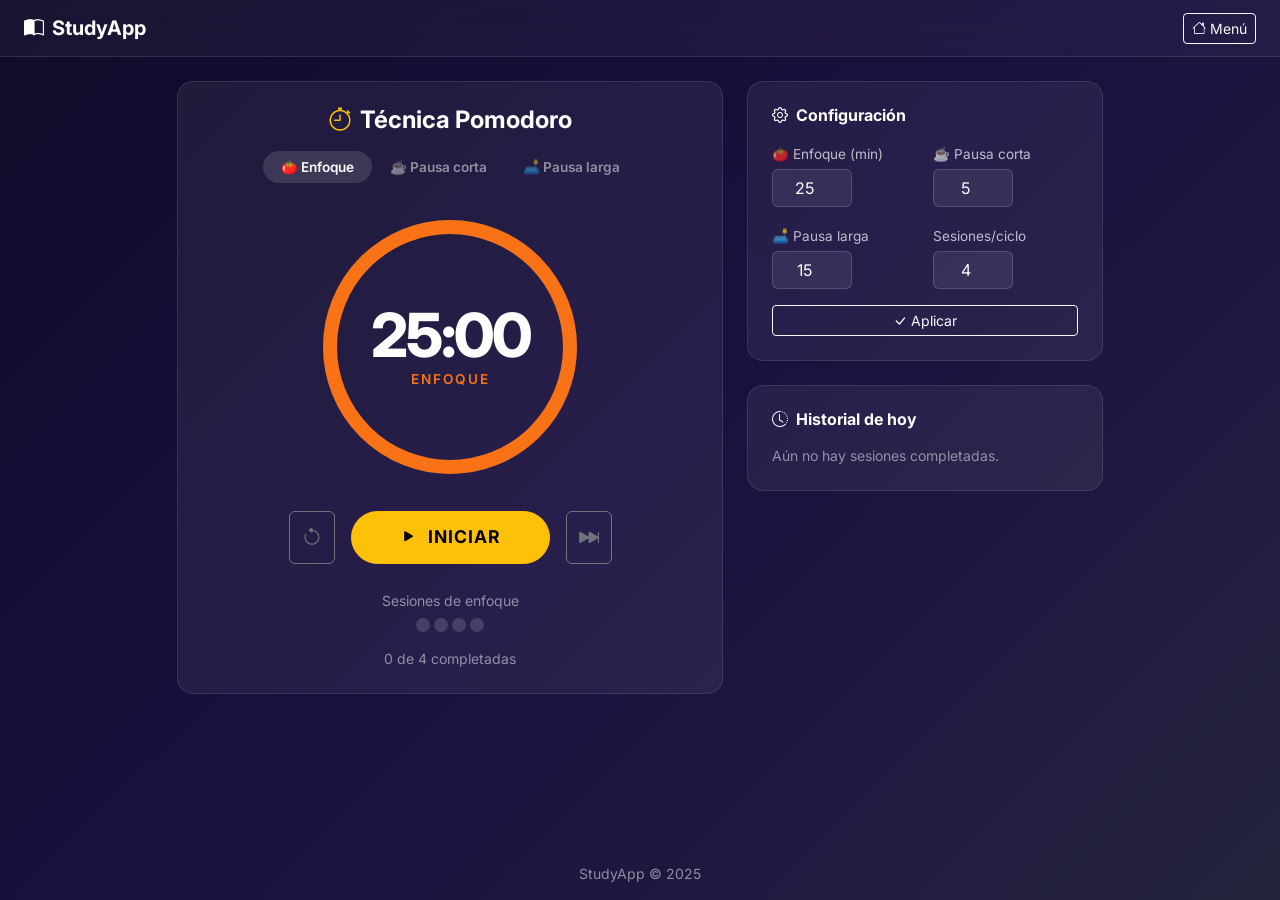
==== pomodoro.html @ c42f79d6 "first website demo 'vibe coded :)' + .gitignore" ====
<!DOCTYPE html>
<html lang="es">
<head>
  <meta charset="UTF-8">
  <meta name="viewport" content="width=device-width, initial-scale=1">
  <title>StudyApp – Técnica Pomodoro</title>
  <link rel="stylesheet" href="https://cdn.jsdelivr.net/npm/bootstrap@5.3.3/dist/css/bootstrap.min.css">
  <link rel="stylesheet" href="https://cdn.jsdelivr.net/npm/bootstrap-icons@1.11.3/font/bootstrap-icons.min.css">
  <link rel="stylesheet" href="css/style.css">
  <style>
    /* ── Pomodoro specifics ───────────────────────── */
    .pomo-ring-wrap {
      position: relative;
      width: 280px;
      height: 280px;
      margin: 0 auto;
    }
    .pomo-svg {
      transform: rotate(-90deg);
      width: 280px;
      height: 280px;
    }
    .pomo-track {
      fill: none;
      stroke: rgba(255,255,255,0.08);
      stroke-width: 14;
    }
    .pomo-progress {
      fill: none;
      stroke-width: 14;
      stroke-linecap: round;
      transition: stroke-dashoffset 1s linear, stroke 0.5s;
    }
    .pomo-center {
      position: absolute;
      inset: 0;
      display: flex;
      flex-direction: column;
      align-items: center;
      justify-content: center;
    }
    .pomo-time {
      font-size: 3.8rem;
      font-weight: 800;
      letter-spacing: -2px;
      color: #fff;
      line-height: 1;
    }
    .pomo-label {
      font-size: 0.85rem;
      font-weight: 600;
      text-transform: uppercase;
      letter-spacing: 2px;
      margin-top: 4px;
    }

    /* Mode tabs */
    .pomo-tabs .nav-link {
      color: rgba(255,255,255,0.5);
      border-radius: 999px;
      font-size: 0.85rem;
      font-weight: 600;
      padding: 6px 18px;
      transition: background 0.25s, color 0.25s;
    }
    .pomo-tabs .nav-link.active {
      background: rgba(255,255,255,0.12);
      color: #fff;
    }

    /* Botón principal */
    .btn-pomo-main {
      font-size: 1.1rem;
      font-weight: 700;
      letter-spacing: 1px;
      padding: 12px 48px;
      border-radius: 999px;
      transition: transform 0.15s, box-shadow 0.15s;
    }
    .btn-pomo-main:active { transform: scale(0.97); }

    /* Sesiones dots */
    .session-dot {
      width: 14px; height: 14px;
      border-radius: 50%;
      background: rgba(255,255,255,0.15);
      display: inline-block;
      margin: 2px;
      transition: background 0.3s;
    }
    .session-dot.done { background: #f97316; }

    /* Settings card */
    .pomo-settings input[type=number] {
      background: rgba(255,255,255,0.08);
      border-color: rgba(255,255,255,0.15);
      color: #fff;
      width: 80px;
      text-align: center;
    }
    .pomo-settings input[type=number]:focus {
      background: rgba(255,255,255,0.12);
      border-color: rgba(255,255,255,0.4);
      color: #fff;
      box-shadow: none;
    }
    .pomo-settings label { color: rgba(255,255,255,0.7); font-size: 0.85rem; }

    /* History */
    .history-item {
      background: rgba(255,255,255,0.05);
      border-radius: 8px;
      padding: 8px 14px;
      font-size: 0.82rem;
      color: rgba(255,255,255,0.6);
    }
    .history-item.work   { border-left: 3px solid #f97316; }
    .history-item.short  { border-left: 3px solid #22d3ee; }
    .history-item.long   { border-left: 3px solid #a78bfa; }
  </style>
</head>
<body class="app-bg d-flex flex-column min-vh-100">

<!-- Navbar -->
<nav class="navbar navbar-dark app-navbar px-4">
  <span class="navbar-brand fw-bold"><i class="bi bi-book-half me-2"></i>StudyApp</span>
  <a href="menu" class="btn btn-outline-light btn-sm"><i class="bi bi-house me-1"></i>Menú</a>
</nav>

<main class="container py-4 flex-grow-1">
  <div class="row justify-content-center gy-4">

    <!-- ── Columna central: reloj ───────────────────────────── -->
    <div class="col-lg-6">
      <div class="card admin-card p-4 text-center">

        <h4 class="text-white fw-bold mb-3"><i class="bi bi-stopwatch me-2 text-warning"></i>Técnica Pomodoro</h4>

        <!-- Tabs de modo -->
        <ul class="nav pomo-tabs justify-content-center mb-4" id="pomodoroTabs">
          <li class="nav-item">
            <button class="nav-link active" id="tabWork" onclick="setMode('work')">🍅 Enfoque</button>
          </li>
          <li class="nav-item">
            <button class="nav-link" id="tabShort" onclick="setMode('short')">☕ Pausa corta</button>
          </li>
          <li class="nav-item">
            <button class="nav-link" id="tabLong" onclick="setMode('long')">🛋️ Pausa larga</button>
          </li>
        </ul>

        <!-- Anillo SVG -->
        <div class="pomo-ring-wrap mb-4">
          <svg class="pomo-svg" viewBox="0 0 280 280">
            <circle class="pomo-track" cx="140" cy="140" r="120"/>
            <circle class="pomo-progress" id="ring" cx="140" cy="140" r="120"
                    stroke-dasharray="753.98" stroke-dashoffset="0"/>
          </svg>
          <div class="pomo-center">
            <div class="pomo-time" id="timerDisplay">25:00</div>
            <div class="pomo-label" id="modeLabel" style="color:#f97316">ENFOQUE</div>
          </div>
        </div>

        <!-- Controles -->
        <div class="d-flex justify-content-center gap-3 mb-4">
          <button class="btn btn-outline-secondary" onclick="resetTimer()" title="Reiniciar">
            <i class="bi bi-arrow-counterclockwise fs-5"></i>
          </button>
          <button class="btn btn-warning btn-pomo-main" id="startBtn" onclick="toggleTimer()">
            <i class="bi bi-play-fill me-1"></i> INICIAR
          </button>
          <button class="btn btn-outline-secondary" onclick="skipSession()" title="Saltar">
            <i class="bi bi-skip-forward-fill fs-5"></i>
          </button>
        </div>

        <!-- Sesiones completadas -->
        <div class="mb-2">
          <small class="text-white-50">Sesiones de enfoque</small>
          <div id="sessionDots" class="mt-1"></div>
        </div>
        <small class="text-white-50" id="sessionCounter">0 de 4 completadas</small>

      </div>
    </div>

    <!-- ── Columna derecha: configuración + historial ──────── -->
    <div class="col-lg-4">

      <!-- Configuración -->
      <div class="card admin-card p-4 mb-4 pomo-settings">
        <h6 class="text-white fw-bold mb-3"><i class="bi bi-gear me-2"></i>Configuración</h6>
        <div class="row g-3">
          <div class="col-6">
            <label>🍅 Enfoque (min)</label>
            <input type="number" id="cfgWork" value="25" min="1" max="90" class="form-control mt-1">
          </div>
          <div class="col-6">
            <label>☕ Pausa corta</label>
            <input type="number" id="cfgShort" value="5" min="1" max="30" class="form-control mt-1">
          </div>
          <div class="col-6">
            <label>🛋️ Pausa larga</label>
            <input type="number" id="cfgLong" value="15" min="1" max="60" class="form-control mt-1">
          </div>
          <div class="col-6">
            <label>Sesiones/ciclo</label>
            <input type="number" id="cfgSessions" value="4" min="1" max="12" class="form-control mt-1">
          </div>
        </div>
        <button class="btn btn-outline-light btn-sm w-100 mt-3" onclick="applySettings()">
          <i class="bi bi-check-lg me-1"></i>Aplicar
        </button>
      </div>

      <!-- Historial -->
      <div class="card admin-card p-4">
        <h6 class="text-white fw-bold mb-3"><i class="bi bi-clock-history me-2"></i>Historial de hoy</h6>
        <div id="historyList" class="d-flex flex-column gap-2">
          <span class="text-white-50 small">Aún no hay sesiones completadas.</span>
        </div>
      </div>

    </div>
  </div>
</main>

<footer class="text-center text-white-50 py-3 small">StudyApp &copy; 2025</footer>

<script src="https://cdn.jsdelivr.net/npm/bootstrap@5.3.3/dist/js/bootstrap.bundle.min.js"></script>
<script>
// ──────────────────────────────────────────────────────────────────
//  POMODORO LOGIC
// ──────────────────────────────────────────────────────────────────

const CIRCUMFERENCE = 2 * Math.PI * 120; // 753.98

// ── Estado ────────────────────────────────────────────────────────
let cfg = { work: 25, short: 5, long: 15, sessions: 4 };
let mode = 'work';        // 'work' | 'short' | 'long'
let totalSecs = 0;        // segundos totales del modo actual
let remaining = 0;        // segundos restantes
let running   = false;
let interval  = null;
let sessionsCompleted = 0;
let history   = [];

// Colores por modo
const COLORS = {
  work:  '#f97316',
  short: '#22d3ee',
  long:  '#a78bfa'
};

// ── Inicialización ────────────────────────────────────────────────
function init() {
  totalSecs = cfg[mode] * 60;
  remaining = totalSecs;
  renderTimer();
  renderRing(1);
  renderDots();
}

// ── Cambio de modo ────────────────────────────────────────────────
function setMode(m) {
  if (running) stopTimer();
  mode = m;
  document.querySelectorAll('.pomo-tabs .nav-link').forEach(b => b.classList.remove('active'));
  document.getElementById('tab' + m.charAt(0).toUpperCase() + m.slice(1)).classList.add('active');
  init();
  updateModeLabel();
}

function updateModeLabel() {
  const labels = { work: 'ENFOQUE', short: 'PAUSA CORTA', long: 'PAUSA LARGA' };
  document.getElementById('modeLabel').textContent = labels[mode];
  document.getElementById('modeLabel').style.color = COLORS[mode];
  document.getElementById('ring').style.stroke = COLORS[mode];
  document.getElementById('startBtn').className =
    'btn btn-pomo-main ' + (mode === 'work' ? 'btn-warning' : mode === 'short' ? 'btn-info' : 'btn-primary');
}

// ── Renderizado ───────────────────────────────────────────────────
function renderTimer() {
  const m = String(Math.floor(remaining / 60)).padStart(2,'0');
  const s = String(remaining % 60).padStart(2,'0');
  document.getElementById('timerDisplay').textContent = m + ':' + s;
  document.title = m + ':' + s + ' – StudyApp Pomodoro';
}

function renderRing(fraction) {
  const offset = CIRCUMFERENCE * (1 - fraction);
  document.getElementById('ring').style.strokeDashoffset = offset;
}

function renderDots() {
  const total = cfg.sessions;
  let html = '';
  for (let i = 0; i < total; i++) {
    html += '<span class="session-dot' + (i < sessionsCompleted ? ' done' : '') + '"></span>';
  }
  document.getElementById('sessionDots').innerHTML = html;
  document.getElementById('sessionCounter').textContent =
    sessionsCompleted + ' de ' + total + ' completadas';
}

function renderHistory() {
  const el = document.getElementById('historyList');
  if (history.length === 0) {
    el.innerHTML = '<span class="text-white-50 small">Aún no hay sesiones completadas.</span>';
    return;
  }
  el.innerHTML = history.slice().reverse().map(h =>
    `<div class="history-item ${h.mode}">
       <strong>${h.label}</strong> – ${h.duration} min
       <span class="float-end">${h.time}</span>
     </div>`
  ).join('');
}

// ── Control del temporizador ──────────────────────────────────────
function toggleTimer() {
  if (running) stopTimer(); else startTimer();
}

function startTimer() {
  running = true;
  document.getElementById('startBtn').innerHTML = '<i class="bi bi-pause-fill me-1"></i> PAUSAR';
  interval = setInterval(tick, 1000);
}

function stopTimer() {
  running = false;
  clearInterval(interval);
  document.getElementById('startBtn').innerHTML = '<i class="bi bi-play-fill me-1"></i> CONTINUAR';
}

function tick() {
  if (remaining <= 0) {
    sessionComplete();
    return;
  }
  remaining--;
  renderTimer();
  renderRing(remaining / totalSecs);
}

function resetTimer() {
  stopTimer();
  remaining = totalSecs;
  renderTimer();
  renderRing(1);
  document.getElementById('startBtn').innerHTML = '<i class="bi bi-play-fill me-1"></i> INICIAR';
}

function skipSession() {
  if (running) stopTimer();
  sessionComplete(true);
}

function sessionComplete(skipped) {
  stopTimer();
  const now = new Date();
  const timeStr = now.getHours().toString().padStart(2,'0') + ':' + now.getMinutes().toString().padStart(2,'0');

  if (!skipped) {
    // Registrar en historial
    const labels = { work: '🍅 Enfoque', short: '☕ Pausa corta', long: '🛋️ Pausa larga' };
    history.push({
      mode: mode,
      label: labels[mode],
      duration: cfg[mode],
      time: timeStr
    });
    renderHistory();

    // Sonido beep (sin librería externa)
    playBeep();
  }

  if (mode === 'work') {
    sessionsCompleted++;
    if (sessionsCompleted >= cfg.sessions) {
      sessionsCompleted = 0;
    }
    renderDots();
    // Pausa larga cada cfg.sessions pomodoros, corta de lo contrario
    const nextMode = (sessionsCompleted === 0) ? 'long' : 'short';
    setMode(nextMode);
    showToast(skipped ? 'Sesión saltada.' : '¡Pomodoro completado! Tómate un descanso 🎉');
  } else {
    setMode('work');
    showToast(skipped ? 'Pausa saltada.' : '¡Descanso terminado! A por el siguiente 💪');
  }

  document.getElementById('startBtn').innerHTML = '<i class="bi bi-play-fill me-1"></i> INICIAR';
}

// ── Configuración ─────────────────────────────────────────────────
function applySettings() {
  cfg.work     = parseInt(document.getElementById('cfgWork').value)     || 25;
  cfg.short    = parseInt(document.getElementById('cfgShort').value)    || 5;
  cfg.long     = parseInt(document.getElementById('cfgLong').value)     || 15;
  cfg.sessions = parseInt(document.getElementById('cfgSessions').value) || 4;
  sessionsCompleted = 0;
  if (running) stopTimer();
  init();
  renderDots();
  showToast('Configuración aplicada ✓');
}

// ── Utilidades ────────────────────────────────────────────────────
function playBeep() {
  try {
    const ctx = new (window.AudioContext || window.webkitAudioContext)();
    const osc = ctx.createOscillator();
    const gain = ctx.createGain();
    osc.connect(gain);
    gain.connect(ctx.destination);
    osc.type = 'sine';
    osc.frequency.setValueAtTime(880, ctx.currentTime);
    gain.gain.setValueAtTime(0.4, ctx.currentTime);
    gain.gain.exponentialRampToValueAtTime(0.001, ctx.currentTime + 0.8);
    osc.start(ctx.currentTime);
    osc.stop(ctx.currentTime + 0.8);
  } catch(e) {}
}

function showToast(msg) {
  // Bootstrap toast simple dinámico
  let container = document.getElementById('toastContainer');
  if (!container) {
    container = document.createElement('div');
    container.id = 'toastContainer';
    container.style = 'position:fixed;bottom:24px;right:24px;z-index:9999';
    document.body.appendChild(container);
  }
  const id = 'toast_' + Date.now();
  container.insertAdjacentHTML('beforeend', `
    <div id="${id}" class="toast align-items-center text-bg-dark border-0 show" role="alert">
      <div class="d-flex">
        <div class="toast-body">${msg}</div>
        <button type="button" class="btn-close btn-close-white me-2 m-auto" data-bs-dismiss="toast"></button>
      </div>
    </div>`);
  setTimeout(() => { const t = document.getElementById(id); if(t) t.remove(); }, 4000);
}

// ── Arranque ──────────────────────────────────────────────────────
updateModeLabel();
init();
</script>
</body>
</html>
---- css/style.css ----
/* ================================================================
   StudyApp – Estilos globales
   Complementa Bootstrap 5.3
   ================================================================ */

/* ── Importar fuente ──────────────────────────────────────────── */
@import url('https://fonts.googleapis.com/css2?family=Inter:wght@400;500;600;700;800&display=swap');

:root {
  --bg-start:    #0f0c29;
  --bg-mid:      #1a1040;
  --bg-end:      #24243e;
  --card-bg:     rgba(255, 255, 255, 0.06);
  --card-border: rgba(255, 255, 255, 0.10);
  --accent:      #f97316;
  --accent2:     #a78bfa;
}

/* ── Fondo global ─────────────────────────────────────────────── */
.app-bg {
  background: linear-gradient(135deg, var(--bg-start) 0%, var(--bg-mid) 50%, var(--bg-end) 100%);
  background-attachment: fixed;
  font-family: 'Inter', sans-serif;
}

/* ── Navbar ───────────────────────────────────────────────────── */
.app-navbar {
  background: rgba(255, 255, 255, 0.04);
  backdrop-filter: blur(12px);
  -webkit-backdrop-filter: blur(12px);
  border-bottom: 1px solid var(--card-border);
}

/* ── Card de login ────────────────────────────────────────────── */
.login-card {
  background: rgba(255, 255, 255, 0.07);
  backdrop-filter: blur(20px);
  -webkit-backdrop-filter: blur(20px);
  border: 1px solid var(--card-border);
  border-radius: 20px;
}

.login-logo {
  width: 64px;
  height: 64px;
  background: linear-gradient(135deg, var(--accent), var(--accent2));
  border-radius: 18px;
  display: inline-flex;
  align-items: center;
  justify-content: center;
  font-size: 2rem;
  color: #fff;
}

.login-input {
  background: rgba(255, 255, 255, 0.08) !important;
  border-color: rgba(255, 255, 255, 0.15) !important;
  color: #fff !important;
}
.login-input::placeholder { color: rgba(255,255,255,0.35) !important; }
.login-input:focus {
  background: rgba(255, 255, 255, 0.12) !important;
  border-color: var(--accent) !important;
  box-shadow: 0 0 0 3px rgba(249, 115, 22, 0.2) !important;
}

.btn-login {
  background: linear-gradient(135deg, var(--accent), #ea580c);
  border: none;
  border-radius: 10px;
  font-size: 1rem;
  padding: 12px;
  transition: opacity 0.2s, transform 0.15s;
}
.btn-login:hover  { opacity: 0.9; }
.btn-login:active { transform: scale(0.98); }

/* ── Menú cards ───────────────────────────────────────────────── */
.menu-card {
  background: var(--card-bg);
  border: 1px solid var(--card-border);
  border-radius: 16px;
  transition: transform 0.25s, border-color 0.25s, box-shadow 0.25s;
}
.menu-card:hover {
  transform: translateY(-6px);
  border-color: rgba(249, 115, 22, 0.5);
  box-shadow: 0 16px 40px rgba(249, 115, 22, 0.15);
}
.menu-card--admin:hover {
  border-color: rgba(167, 139, 250, 0.5);
  box-shadow: 0 16px 40px rgba(167, 139, 250, 0.15);
}

.menu-icon {
  font-size: 3.5rem;
  line-height: 1;
}
.menu-card .bi-stopwatch         { color: var(--accent); }
.menu-card .bi-shield-lock       { color: var(--accent2); }

/* ── Admin / Panel cards ──────────────────────────────────────── */
.admin-card {
  background: var(--card-bg);
  border: 1px solid var(--card-border);
  border-radius: 16px;
}

/* ── Tablas en dark ───────────────────────────────────────────── */
.table-dark {
  --bs-table-bg: transparent;
  --bs-table-hover-bg: rgba(255,255,255,0.04);
}

/* ── Input group oscuro ───────────────────────────────────────── */
.input-group-text {
  border-color: rgba(255,255,255,0.15) !important;
}

/* ── Scrollbar minimalista ────────────────────────────────────── */
::-webkit-scrollbar { width: 6px; }
::-webkit-scrollbar-track { background: transparent; }
::-webkit-scrollbar-thumb {
  background: rgba(255,255,255,0.15);
  border-radius: 3px;
}
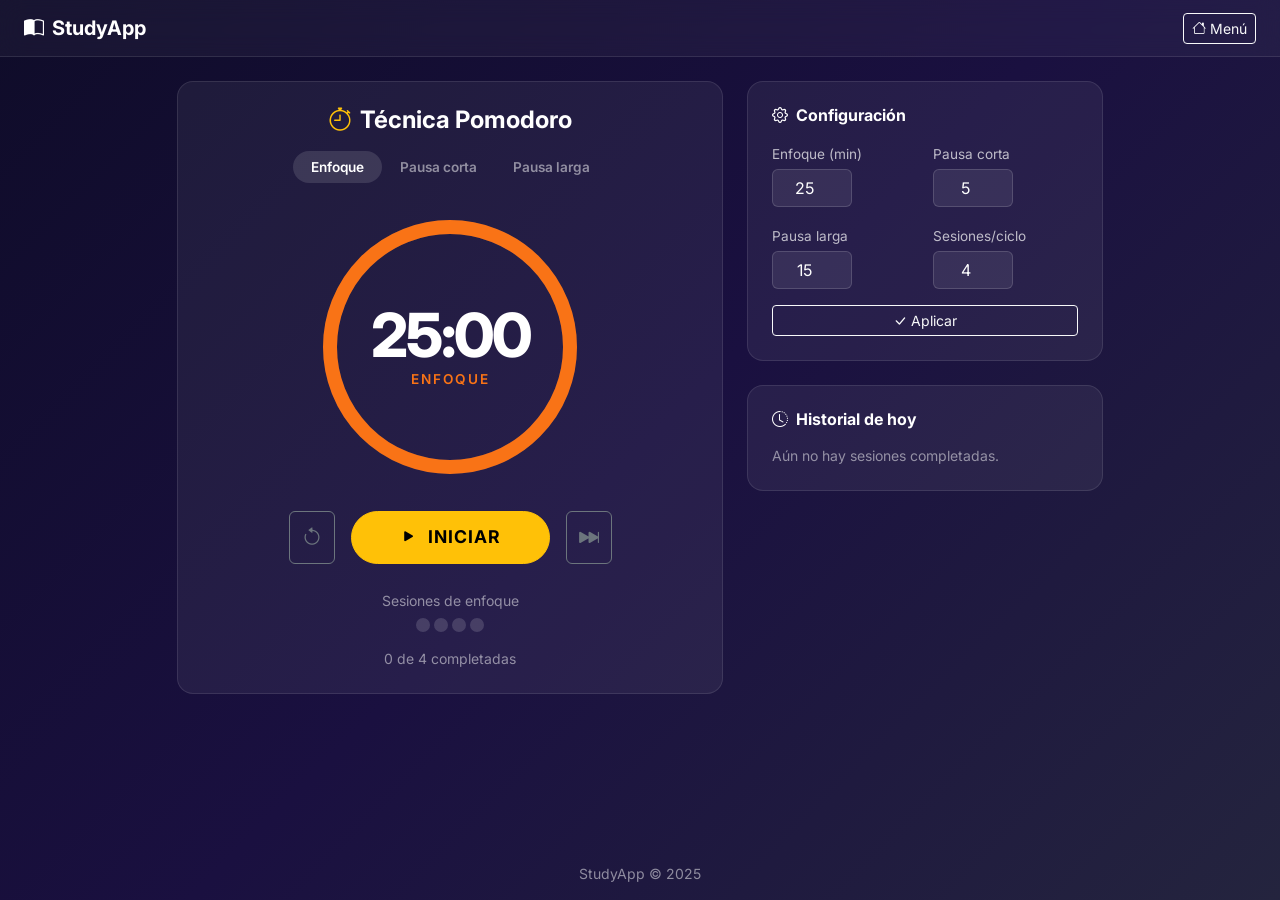
==== commit 7bdc4759: "Emojis revomed in pomodoro.html + README updated" ====
--- a/pomodoro.html
+++ b/pomodoro.html
@@ -139,13 +139,13 @@
         <!-- Tabs de modo -->
         <ul class="nav pomo-tabs justify-content-center mb-4" id="pomodoroTabs">
           <li class="nav-item">
-            <button class="nav-link active" id="tabWork" onclick="setMode('work')">🍅 Enfoque</button>
+            <button class="nav-link active" id="tabWork" onclick="setMode('work')">Enfoque</button>
           </li>
           <li class="nav-item">
-            <button class="nav-link" id="tabShort" onclick="setMode('short')">☕ Pausa corta</button>
+            <button class="nav-link" id="tabShort" onclick="setMode('short')">Pausa corta</button>
           </li>
           <li class="nav-item">
-            <button class="nav-link" id="tabLong" onclick="setMode('long')">🛋️ Pausa larga</button>
+            <button class="nav-link" id="tabLong" onclick="setMode('long')">Pausa larga</button>
           </li>
         </ul>
 
@@ -193,15 +193,15 @@
         <h6 class="text-white fw-bold mb-3"><i class="bi bi-gear me-2"></i>Configuración</h6>
         <div class="row g-3">
           <div class="col-6">
-            <label>🍅 Enfoque (min)</label>
+            <label>Enfoque (min)</label>
             <input type="number" id="cfgWork" value="25" min="1" max="90" class="form-control mt-1">
           </div>
           <div class="col-6">
-            <label>☕ Pausa corta</label>
+            <label>Pausa corta</label>
             <input type="number" id="cfgShort" value="5" min="1" max="30" class="form-control mt-1">
           </div>
           <div class="col-6">
-            <label>🛋️ Pausa larga</label>
+            <label>Pausa larga</label>
             <input type="number" id="cfgLong" value="15" min="1" max="60" class="form-control mt-1">
           </div>
           <div class="col-6">
@@ -229,10 +229,14 @@
 <footer class="text-center text-white-50 py-3 small">StudyApp &copy; 2025</footer>
 
 <script src="https://cdn.jsdelivr.net/npm/bootstrap@5.3.3/dist/js/bootstrap.bundle.min.js"></script>
+
+
 <script>
-// ──────────────────────────────────────────────────────────────────
+
+
+
 //  POMODORO LOGIC
-// ──────────────────────────────────────────────────────────────────
+
 
 const CIRCUMFERENCE = 2 * Math.PI * 120; // 753.98
 
@@ -366,7 +370,7 @@
 
   if (!skipped) {
     // Registrar en historial
-    const labels = { work: '🍅 Enfoque', short: '☕ Pausa corta', long: '🛋️ Pausa larga' };
+    const labels = { work: 'Trabajando', short: 'Pausa corta', long: 'Pausa larga' };
     history.push({
       mode: mode,
       label: labels[mode],
@@ -388,10 +392,10 @@
     // Pausa larga cada cfg.sessions pomodoros, corta de lo contrario
     const nextMode = (sessionsCompleted === 0) ? 'long' : 'short';
     setMode(nextMode);
-    showToast(skipped ? 'Sesión saltada.' : '¡Pomodoro completado! Tómate un descanso 🎉');
+    showToast(skipped ? 'Sesión saltada.' : '¡Pomodoro completado! Tómate un descanso');
   } else {
     setMode('work');
-    showToast(skipped ? 'Pausa saltada.' : '¡Descanso terminado! A por el siguiente 💪');
+    showToast(skipped ? 'Pausa saltada.' : '¡Descanso terminado! A por el siguiente');
   }
 
   document.getElementById('startBtn').innerHTML = '<i class="bi bi-play-fill me-1"></i> INICIAR';
@@ -399,15 +403,15 @@
 
 // ── Configuración ─────────────────────────────────────────────────
 function applySettings() {
-  cfg.work     = parseInt(document.getElementById('cfgWork').value)     || 25;
-  cfg.short    = parseInt(document.getElementById('cfgShort').value)    || 5;
-  cfg.long     = parseInt(document.getElementById('cfgLong').value)     || 15;
+  cfg.work = parseInt(document.getElementById('cfgWork').value) || 25;
+  cfg.short = parseInt(document.getElementById('cfgShort').value) || 5;
+  cfg.long = parseInt(document.getElementById('cfgLong').value) || 15;
   cfg.sessions = parseInt(document.getElementById('cfgSessions').value) || 4;
   sessionsCompleted = 0;
   if (running) stopTimer();
   init();
   renderDots();
-  showToast('Configuración aplicada ✓');
+  showToast('Configuración aplicada');
 }
 
 // ── Utilidades ────────────────────────────────────────────────────
--- a/css/style.css
+++ b/css/style.css
@@ -75,7 +75,7 @@
 .btn-login:hover  { opacity: 0.9; }
 .btn-login:active { transform: scale(0.98); }
 
-/* ── Menú cards ───────────────────────────────────────────────── */
+/* ── Menú cards ──────────────────────────────────────────────── */
 .menu-card {
   background: var(--card-bg);
   border: 1px solid var(--card-border);
